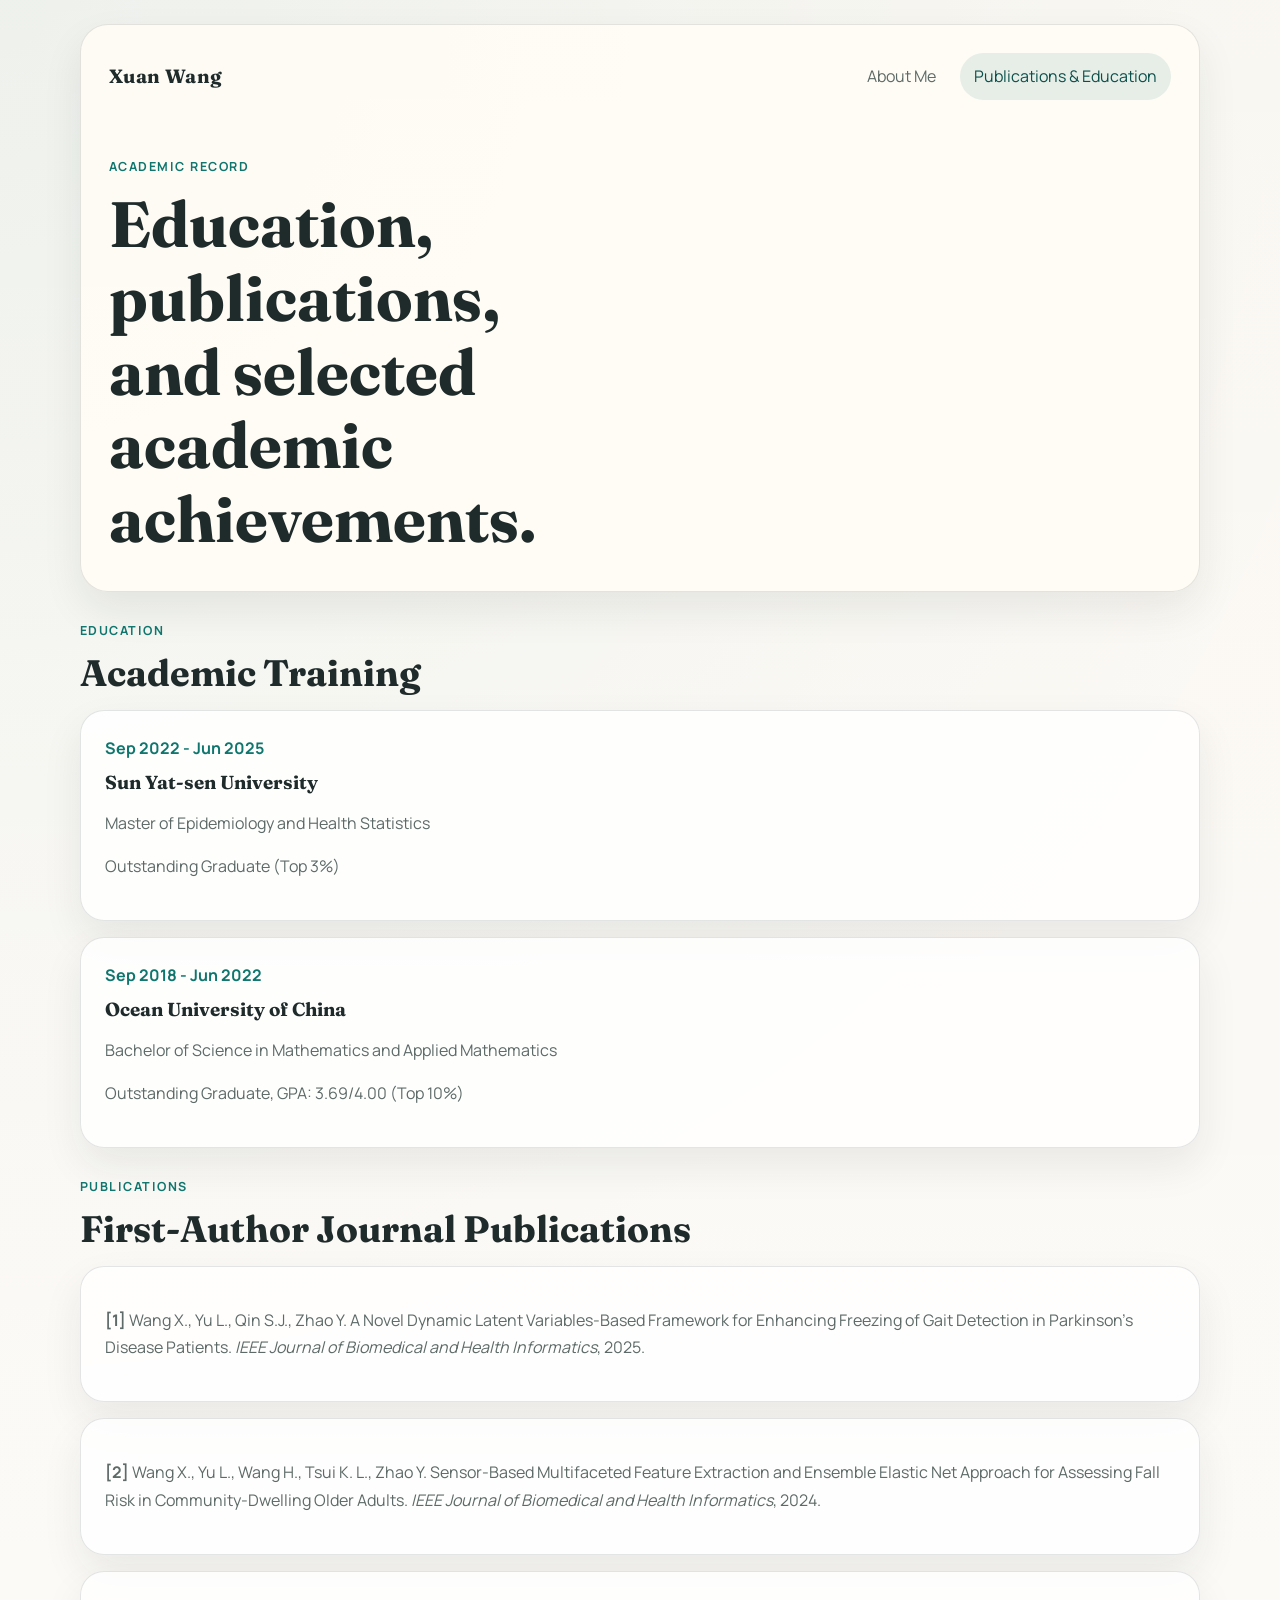
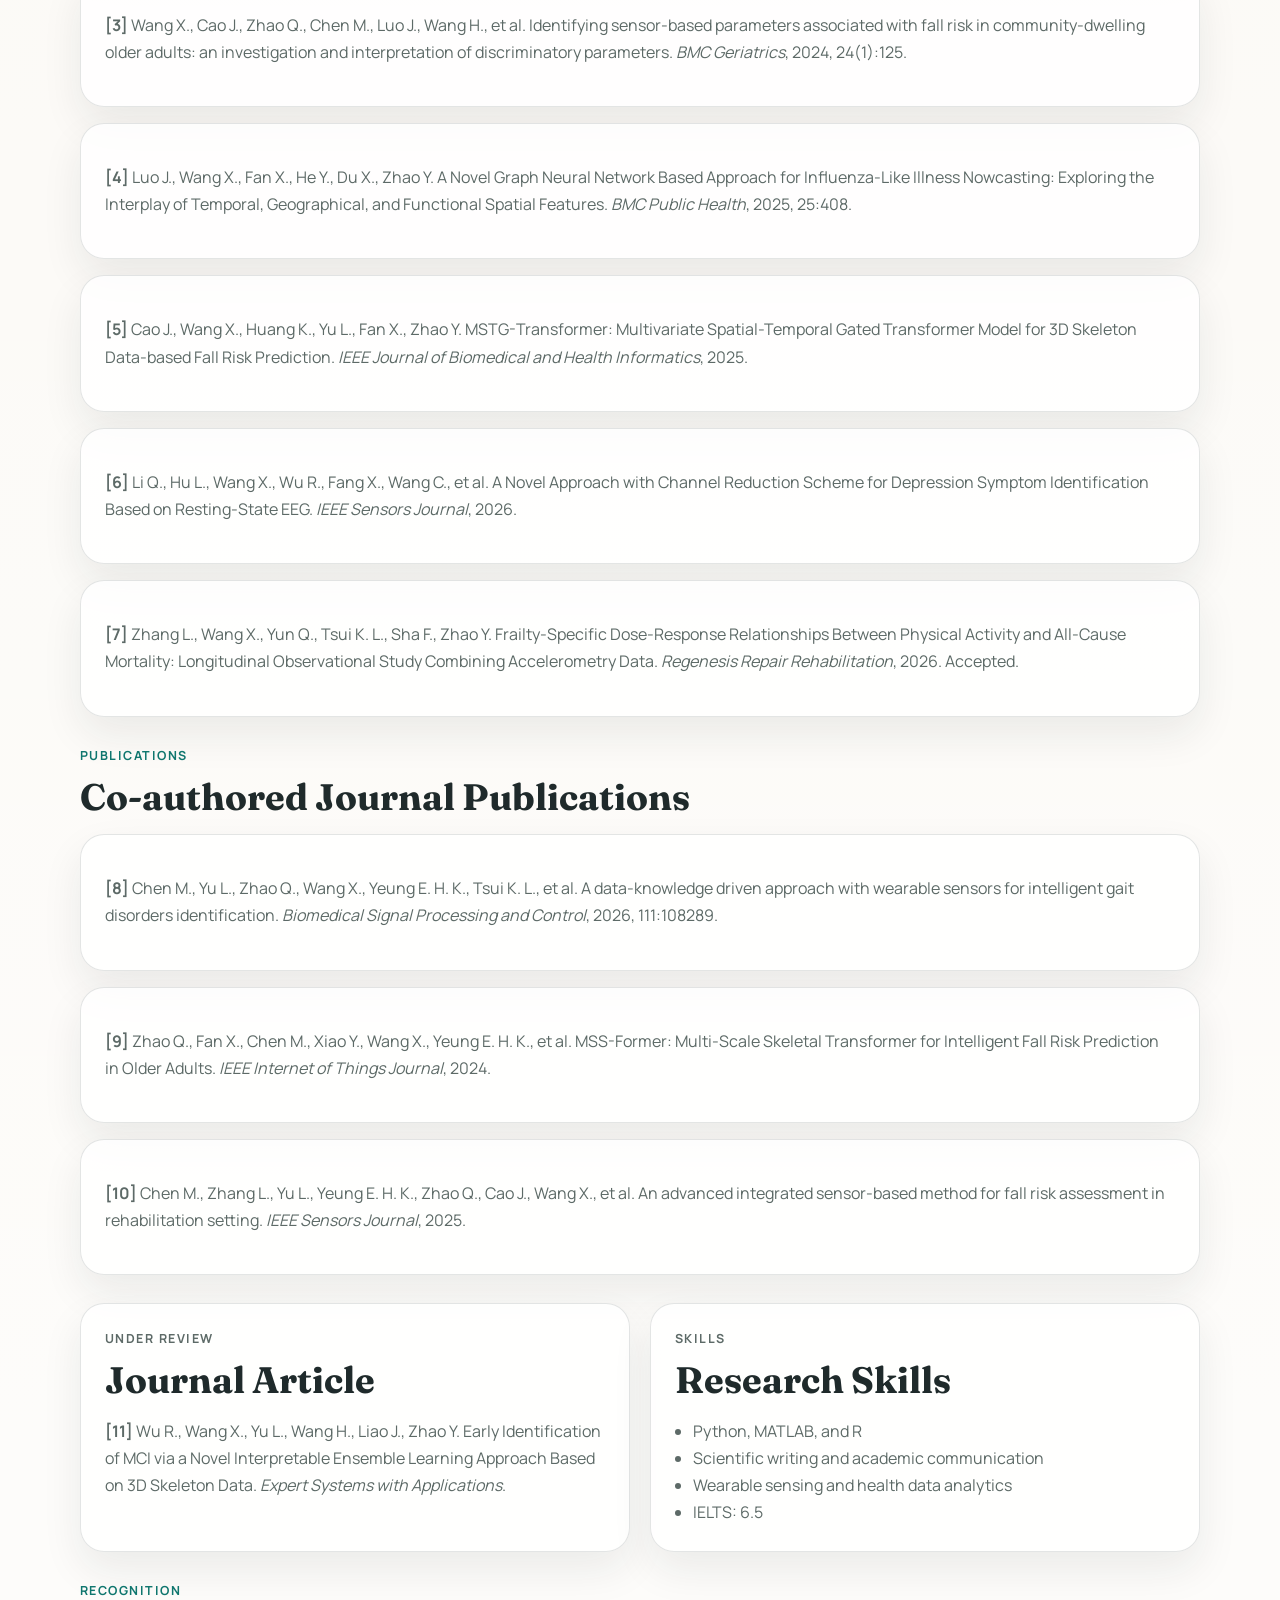
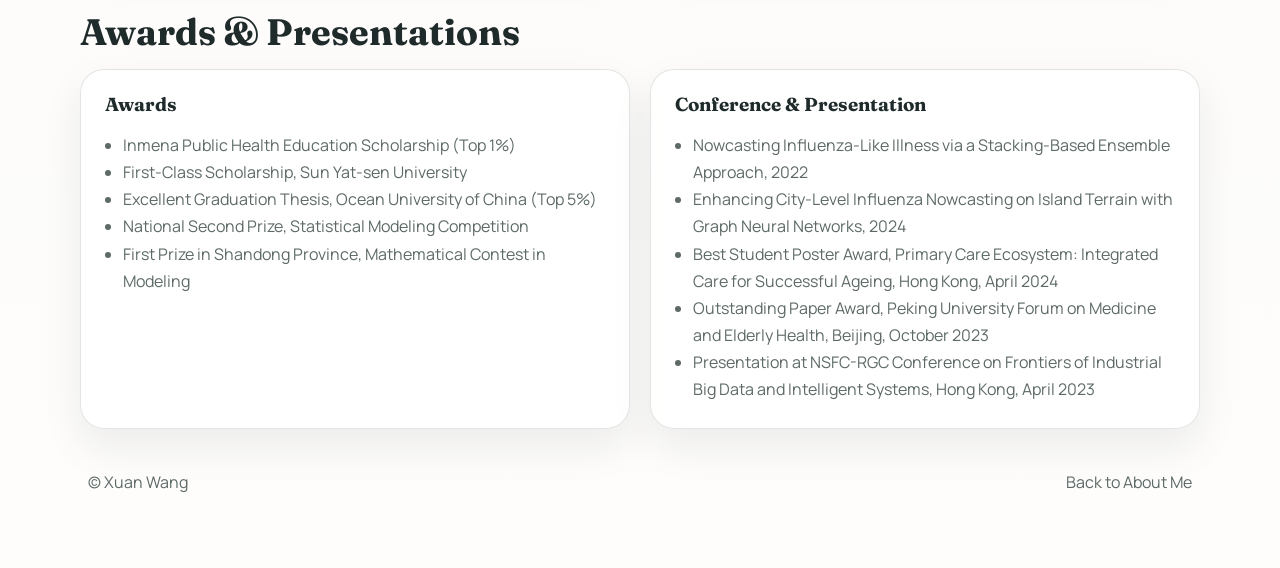
==== publications.html @ caee06df "Create personal homepage" ====
<!DOCTYPE html>
<html lang="en">
<head>
  <meta charset="UTF-8">
  <meta name="viewport" content="width=device-width, initial-scale=1.0">
  <title>Xuan Wang | Publications & Education</title>
  <link rel="preconnect" href="https://fonts.googleapis.com">
  <link rel="preconnect" href="https://fonts.gstatic.com" crossorigin>
  <link href="https://fonts.googleapis.com/css2?family=Fraunces:opsz,wght@9..144,600;9..144,700&family=Manrope:wght@400;500;600;700&display=swap" rel="stylesheet">
  <link rel="stylesheet" href="style.css">
</head>
<body>
  <div class="page-shell">
    <header class="subhero">
      <nav class="topnav">
        <a class="brand" href="index.html">Xuan Wang</a>
        <div class="nav-links">
          <a href="index.html">About Me</a>
          <a class="active" href="publications.html">Publications & Education</a>
        </div>
      </nav>
      <div class="subhero-copy">
        <p class="eyebrow">Academic Record</p>
        <h1>Education, publications, and selected academic achievements.</h1>
      </div>
    </header>

    <main>
      <section class="section">
        <div class="section-heading">
          <p class="eyebrow">Education</p>
          <h2>Academic Training</h2>
        </div>
        <div class="timeline">
          <article class="card timeline-item">
            <div class="timeline-meta">Sep 2022 - Jun 2025</div>
            <h3>Sun Yat-sen University</h3>
            <p>Master of Epidemiology and Health Statistics</p>
            <p>Outstanding Graduate (Top 3%)</p>
          </article>
          <article class="card timeline-item">
            <div class="timeline-meta">Sep 2018 - Jun 2022</div>
            <h3>Ocean University of China</h3>
            <p>Bachelor of Science in Mathematics and Applied Mathematics</p>
            <p>Outstanding Graduate, GPA: 3.69/4.00 (Top 10%)</p>
          </article>
        </div>
      </section>

      <section class="section">
        <div class="section-heading">
          <p class="eyebrow">Publications</p>
          <h2>First-Author Journal Publications</h2>
        </div>
        <div class="stack">
          <article class="card pub-card">
            <p><strong>[1]</strong> Wang X., Yu L., Qin S.J., Zhao Y. A Novel Dynamic Latent Variables-Based Framework for Enhancing Freezing of Gait Detection in Parkinson's Disease Patients. <em>IEEE Journal of Biomedical and Health Informatics</em>, 2025.</p>
          </article>
          <article class="card pub-card">
            <p><strong>[2]</strong> Wang X., Yu L., Wang H., Tsui K. L., Zhao Y. Sensor-Based Multifaceted Feature Extraction and Ensemble Elastic Net Approach for Assessing Fall Risk in Community-Dwelling Older Adults. <em>IEEE Journal of Biomedical and Health Informatics</em>, 2024.</p>
          </article>
          <article class="card pub-card">
            <p><strong>[3]</strong> Wang X., Cao J., Zhao Q., Chen M., Luo J., Wang H., et al. Identifying sensor-based parameters associated with fall risk in community-dwelling older adults: an investigation and interpretation of discriminatory parameters. <em>BMC Geriatrics</em>, 2024, 24(1):125.</p>
          </article>
          <article class="card pub-card">
            <p><strong>[4]</strong> Luo J., Wang X., Fan X., He Y., Du X., Zhao Y. A Novel Graph Neural Network Based Approach for Influenza-Like Illness Nowcasting: Exploring the Interplay of Temporal, Geographical, and Functional Spatial Features. <em>BMC Public Health</em>, 2025, 25:408.</p>
          </article>
          <article class="card pub-card">
            <p><strong>[5]</strong> Cao J., Wang X., Huang K., Yu L., Fan X., Zhao Y. MSTG-Transformer: Multivariate Spatial-Temporal Gated Transformer Model for 3D Skeleton Data-based Fall Risk Prediction. <em>IEEE Journal of Biomedical and Health Informatics</em>, 2025.</p>
          </article>
          <article class="card pub-card">
            <p><strong>[6]</strong> Li Q., Hu L., Wang X., Wu R., Fang X., Wang C., et al. A Novel Approach with Channel Reduction Scheme for Depression Symptom Identification Based on Resting-State EEG. <em>IEEE Sensors Journal</em>, 2026.</p>
          </article>
          <article class="card pub-card">
            <p><strong>[7]</strong> Zhang L., Wang X., Yun Q., Tsui K. L., Sha F., Zhao Y. Frailty-Specific Dose-Response Relationships Between Physical Activity and All-Cause Mortality: Longitudinal Observational Study Combining Accelerometry Data. <em>Regenesis Repair Rehabilitation</em>, 2026. Accepted.</p>
          </article>
        </div>
      </section>

      <section class="section">
        <div class="section-heading">
          <p class="eyebrow">Publications</p>
          <h2>Co-authored Journal Publications</h2>
        </div>
        <div class="stack">
          <article class="card pub-card">
            <p><strong>[8]</strong> Chen M., Yu L., Zhao Q., Wang X., Yeung E. H. K., Tsui K. L., et al. A data-knowledge driven approach with wearable sensors for intelligent gait disorders identification. <em>Biomedical Signal Processing and Control</em>, 2026, 111:108289.</p>
          </article>
          <article class="card pub-card">
            <p><strong>[9]</strong> Zhao Q., Fan X., Chen M., Xiao Y., Wang X., Yeung E. H. K., et al. MSS-Former: Multi-Scale Skeletal Transformer for Intelligent Fall Risk Prediction in Older Adults. <em>IEEE Internet of Things Journal</em>, 2024.</p>
          </article>
          <article class="card pub-card">
            <p><strong>[10]</strong> Chen M., Zhang L., Yu L., Yeung E. H. K., Zhao Q., Cao J., Wang X., et al. An advanced integrated sensor-based method for fall risk assessment in rehabilitation setting. <em>IEEE Sensors Journal</em>, 2025.</p>
          </article>
        </div>
      </section>

      <section class="section two-column">
        <div class="card">
          <div class="section-heading compact">
            <p class="eyebrow">Under Review</p>
            <h2>Journal Article</h2>
          </div>
          <p><strong>[11]</strong> Wu R., Wang X., Yu L., Wang H., Liao J., Zhao Y. Early Identification of MCI via a Novel Interpretable Ensemble Learning Approach Based on 3D Skeleton Data. <em>Expert Systems with Applications</em>.</p>
        </div>

        <div class="card">
          <div class="section-heading compact">
            <p class="eyebrow">Skills</p>
            <h2>Research Skills</h2>
          </div>
          <ul class="plain-list">
            <li>Python, MATLAB, and R</li>
            <li>Scientific writing and academic communication</li>
            <li>Wearable sensing and health data analytics</li>
            <li>IELTS: 6.5</li>
          </ul>
        </div>
      </section>

      <section class="section">
        <div class="section-heading">
          <p class="eyebrow">Recognition</p>
          <h2>Awards & Presentations</h2>
        </div>
        <div class="two-column">
          <div class="card">
            <h3>Awards</h3>
            <ul class="plain-list">
              <li>Inmena Public Health Education Scholarship (Top 1%)</li>
              <li>First-Class Scholarship, Sun Yat-sen University</li>
              <li>Excellent Graduation Thesis, Ocean University of China (Top 5%)</li>
              <li>National Second Prize, Statistical Modeling Competition</li>
              <li>First Prize in Shandong Province, Mathematical Contest in Modeling</li>
            </ul>
          </div>
          <div class="card">
            <h3>Conference & Presentation</h3>
            <ul class="plain-list">
              <li>Nowcasting Influenza-Like Illness via a Stacking-Based Ensemble Approach, 2022</li>
              <li>Enhancing City-Level Influenza Nowcasting on Island Terrain with Graph Neural Networks, 2024</li>
              <li>Best Student Poster Award, Primary Care Ecosystem: Integrated Care for Successful Ageing, Hong Kong, April 2024</li>
              <li>Outstanding Paper Award, Peking University Forum on Medicine and Elderly Health, Beijing, October 2023</li>
              <li>Presentation at NSFC-RGC Conference on Frontiers of Industrial Big Data and Intelligent Systems, Hong Kong, April 2023</li>
            </ul>
          </div>
        </div>
      </section>
    </main>

    <footer class="site-footer">
      <p>© Xuan Wang</p>
      <p><a href="index.html">Back to About Me</a></p>
    </footer>
  </div>
</body>
</html>
---- style.css ----
:root {
  --bg: #f5efe4;
  --paper: rgba(255, 252, 246, 0.92);
  --ink: #1f2a2b;
  --muted: #5d6a67;
  --line: rgba(31, 42, 43, 0.12);
  --accent: #0f766e;
  --accent-deep: #0b4f4b;
  --glow: radial-gradient(circle at top left, rgba(15, 118, 110, 0.12), transparent 35%);
  --shadow: 0 18px 40px rgba(31, 42, 43, 0.08);
}

* {
  box-sizing: border-box;
}

html {
  scroll-behavior: smooth;
}

body {
  margin: 0;
  color: var(--ink);
  background:
    linear-gradient(180deg, rgba(255, 255, 255, 0.55), rgba(255, 255, 255, 0.88)),
    var(--glow),
    var(--bg);
  font-family: "Manrope", sans-serif;
  line-height: 1.7;
}

a {
  color: inherit;
  text-decoration: none;
}

.page-shell {
  width: min(1120px, calc(100% - 32px));
  margin: 0 auto;
  padding: 24px 0 48px;
}

.hero,
.subhero {
  background: var(--paper);
  border: 1px solid var(--line);
  border-radius: 28px;
  box-shadow: var(--shadow);
  overflow: hidden;
}

.hero {
  padding: 28px;
}

.subhero {
  padding: 28px 28px 18px;
}

.topnav {
  display: flex;
  align-items: center;
  justify-content: space-between;
  gap: 16px;
}

.brand {
  font-family: "Fraunces", serif;
  font-size: 1.2rem;
  font-weight: 700;
  letter-spacing: 0.02em;
}

.nav-links {
  display: flex;
  flex-wrap: wrap;
  gap: 10px;
}

.nav-links a {
  padding: 10px 14px;
  border-radius: 999px;
  color: var(--muted);
}

.nav-links a.active,
.nav-links a:hover {
  background: rgba(15, 118, 110, 0.1);
  color: var(--accent-deep);
}

.hero-grid {
  display: grid;
  grid-template-columns: 1.5fr 0.9fr;
  gap: 28px;
  margin-top: 48px;
  align-items: center;
}

.subhero-copy {
  padding: 56px 0 18px;
}

.eyebrow {
  margin: 0 0 10px;
  color: var(--accent);
  text-transform: uppercase;
  letter-spacing: 0.12em;
  font-size: 0.78rem;
  font-weight: 700;
}

h1,
h2,
h3 {
  margin: 0;
  font-family: "Fraunces", serif;
  line-height: 1.15;
}

h1 {
  font-size: clamp(2.4rem, 5vw, 4.7rem);
  max-width: 11ch;
}

h2 {
  font-size: clamp(1.6rem, 3vw, 2.3rem);
}

h3 {
  font-size: 1.18rem;
}

.lead {
  max-width: 62ch;
  margin: 22px 0 0;
  color: var(--muted);
  font-size: 1.08rem;
}

.button-row {
  display: flex;
  flex-wrap: wrap;
  gap: 14px;
  margin-top: 28px;
}

.button {
  padding: 13px 18px;
  border-radius: 999px;
  font-weight: 700;
  transition: transform 180ms ease, background 180ms ease;
}

.button:hover {
  transform: translateY(-1px);
}

.button.primary {
  background: var(--accent);
  color: white;
}

.button.secondary {
  border: 1px solid var(--line);
  background: white;
}

.profile-card,
.card {
  background: rgba(255, 255, 255, 0.82);
  border: 1px solid var(--line);
  border-radius: 24px;
  box-shadow: var(--shadow);
}

.profile-card {
  padding: 28px;
}

.profile-mark {
  width: 72px;
  height: 72px;
  display: grid;
  place-items: center;
  border-radius: 20px;
  background: linear-gradient(135deg, #0f766e, #74b49b);
  color: white;
  font-family: "Fraunces", serif;
  font-size: 1.5rem;
  margin-bottom: 18px;
}

.meta-list,
.plain-list,
.tag-list {
  margin: 16px 0 0;
  padding-left: 18px;
}

.section {
  margin-top: 28px;
}

.section-heading {
  margin-bottom: 16px;
}

.section-heading.compact {
  margin-bottom: 8px;
}

.card {
  padding: 24px;
}

.two-column,
.project-grid {
  display: grid;
  grid-template-columns: repeat(2, minmax(0, 1fr));
  gap: 20px;
}

.timeline,
.stack {
  display: grid;
  gap: 16px;
}

.timeline-meta {
  color: var(--accent);
  font-weight: 700;
  margin-bottom: 10px;
}

.tag-list {
  display: flex;
  flex-wrap: wrap;
  gap: 10px;
  list-style: none;
  padding: 0;
}

.tag-list li {
  padding: 10px 14px;
  background: rgba(15, 118, 110, 0.1);
  color: var(--accent-deep);
  border-radius: 999px;
  font-weight: 600;
}

.pub-card p,
.project-card p,
.card p,
.plain-list li,
.meta-list li {
  color: var(--muted);
}

.site-footer {
  display: flex;
  justify-content: space-between;
  gap: 16px;
  padding: 24px 8px 8px;
  color: var(--muted);
}

@media (max-width: 820px) {
  .hero-grid,
  .two-column,
  .project-grid {
    grid-template-columns: 1fr;
  }

  .topnav,
  .site-footer {
    flex-direction: column;
    align-items: flex-start;
  }

  h1 {
    max-width: 14ch;
  }
}
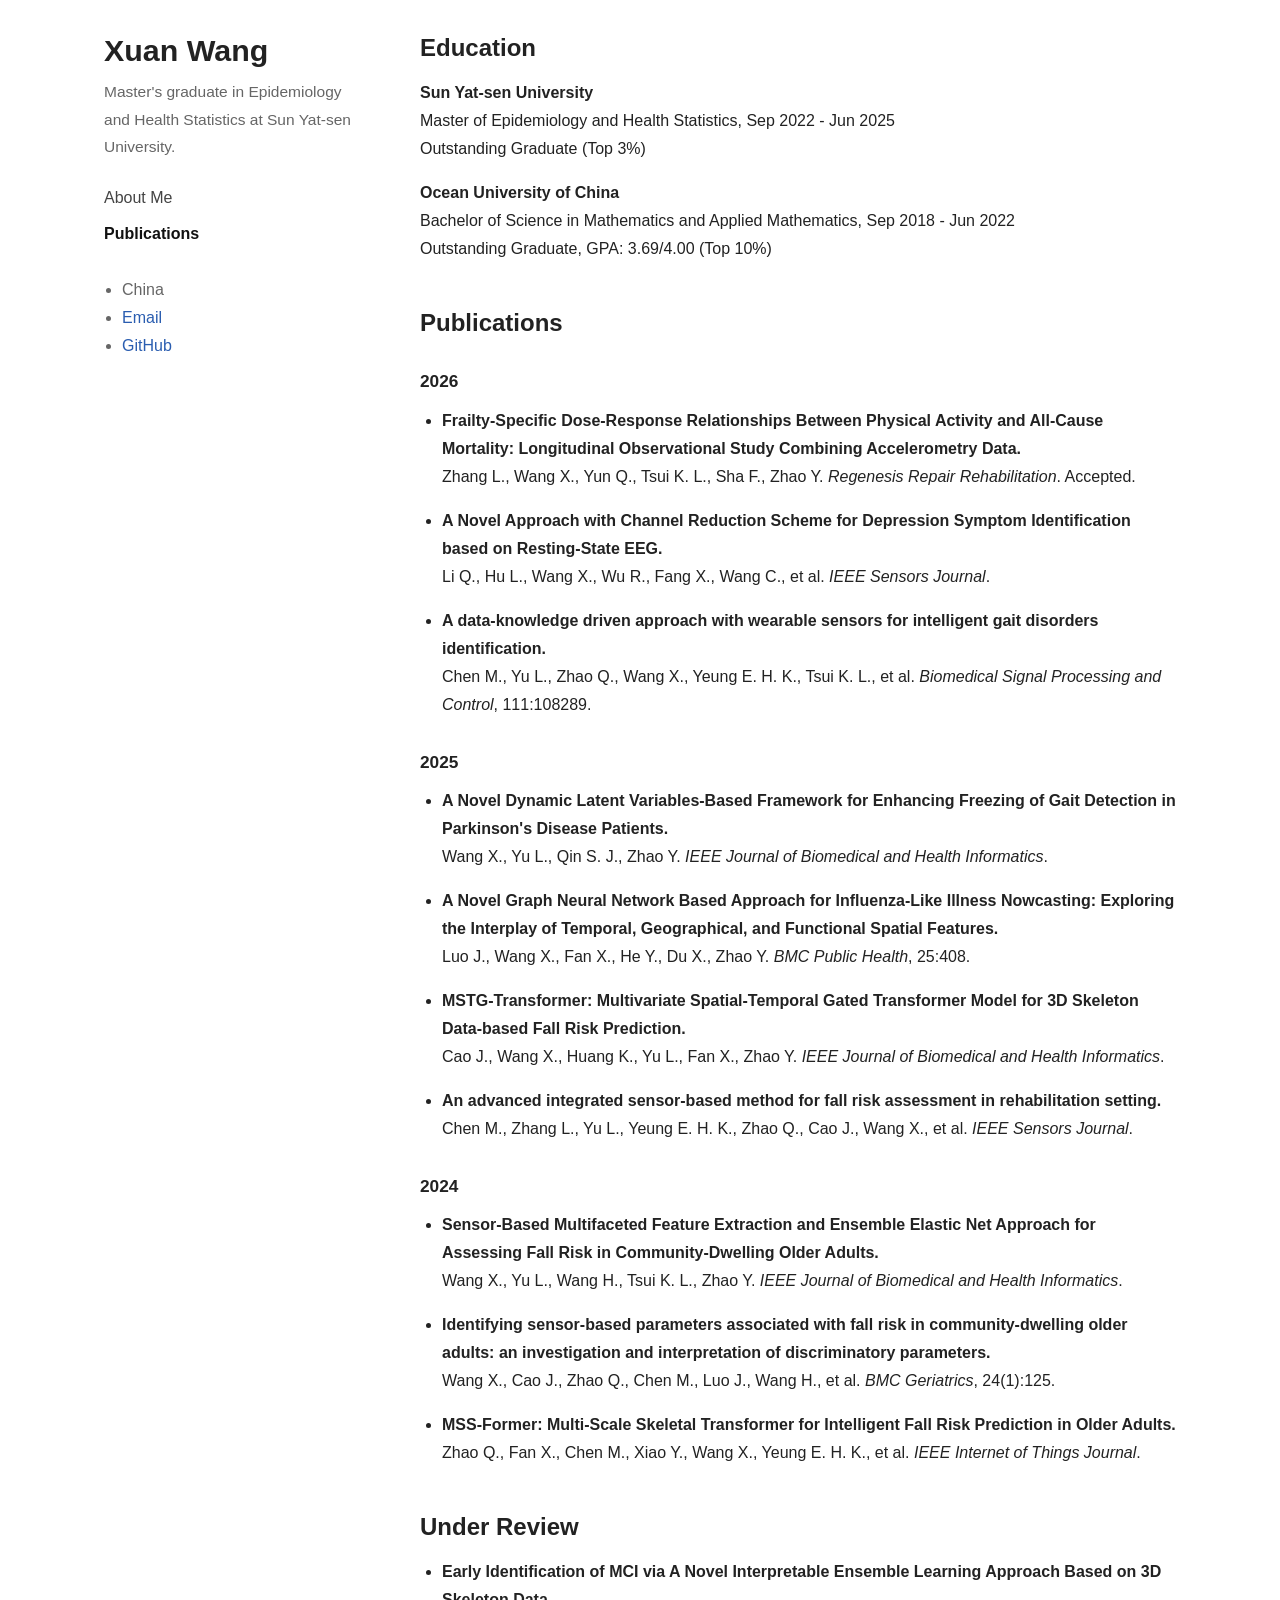
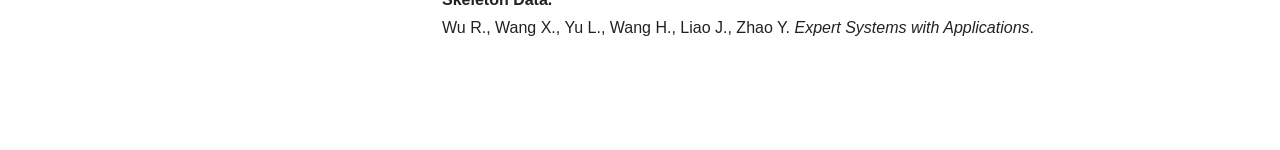
==== commit 3b69809b: "Simplify homepage layout" ====
--- a/publications.html
+++ b/publications.html
@@ -3,155 +3,110 @@
 <head>
   <meta charset="UTF-8">
   <meta name="viewport" content="width=device-width, initial-scale=1.0">
-  <title>Xuan Wang | Publications & Education</title>
-  <link rel="preconnect" href="https://fonts.googleapis.com">
-  <link rel="preconnect" href="https://fonts.gstatic.com" crossorigin>
-  <link href="https://fonts.googleapis.com/css2?family=Fraunces:opsz,wght@9..144,600;9..144,700&family=Manrope:wght@400;500;600;700&display=swap" rel="stylesheet">
+  <title>Xuan Wang | Publications</title>
   <link rel="stylesheet" href="style.css">
 </head>
 <body>
-  <div class="page-shell">
-    <header class="subhero">
-      <nav class="topnav">
-        <a class="brand" href="index.html">Xuan Wang</a>
-        <div class="nav-links">
+  <div class="site">
+    <aside class="sidebar">
+      <div class="sidebar-inner">
+        <h1 class="site-name">Xuan Wang</h1>
+        <p class="site-role">Master's graduate in Epidemiology and Health Statistics at Sun Yat-sen University.</p>
+
+        <nav class="sidebar-nav">
           <a href="index.html">About Me</a>
-          <a class="active" href="publications.html">Publications & Education</a>
-        </div>
-      </nav>
-      <div class="subhero-copy">
-        <p class="eyebrow">Academic Record</p>
-        <h1>Education, publications, and selected academic achievements.</h1>
+          <a class="active" href="publications.html">Publications</a>
+        </nav>
+
+        <ul class="sidebar-meta">
+          <li>China</li>
+          <li><a href="mailto:wangxuanwns@163.com">Email</a></li>
+          <li><a href="https://github.com/wangxuanwns">GitHub</a></li>
+        </ul>
       </div>
-    </header>
+    </aside>
 
-    <main>
-      <section class="section">
-        <div class="section-heading">
-          <p class="eyebrow">Education</p>
-          <h2>Academic Training</h2>
-        </div>
-        <div class="timeline">
-          <article class="card timeline-item">
-            <div class="timeline-meta">Sep 2022 - Jun 2025</div>
-            <h3>Sun Yat-sen University</h3>
-            <p>Master of Epidemiology and Health Statistics</p>
-            <p>Outstanding Graduate (Top 3%)</p>
-          </article>
-          <article class="card timeline-item">
-            <div class="timeline-meta">Sep 2018 - Jun 2022</div>
-            <h3>Ocean University of China</h3>
-            <p>Bachelor of Science in Mathematics and Applied Mathematics</p>
-            <p>Outstanding Graduate, GPA: 3.69/4.00 (Top 10%)</p>
-          </article>
-        </div>
+    <main class="content">
+      <section class="content-section">
+        <h2>Education</h2>
+        <p>
+          <strong>Sun Yat-sen University</strong><br>
+          Master of Epidemiology and Health Statistics, Sep 2022 - Jun 2025<br>
+          Outstanding Graduate (Top 3%)
+        </p>
+        <p>
+          <strong>Ocean University of China</strong><br>
+          Bachelor of Science in Mathematics and Applied Mathematics, Sep 2018 - Jun 2022<br>
+          Outstanding Graduate, GPA: 3.69/4.00 (Top 10%)
+        </p>
       </section>
 
-      <section class="section">
-        <div class="section-heading">
-          <p class="eyebrow">Publications</p>
-          <h2>First-Author Journal Publications</h2>
-        </div>
-        <div class="stack">
-          <article class="card pub-card">
-            <p><strong>[1]</strong> Wang X., Yu L., Qin S.J., Zhao Y. A Novel Dynamic Latent Variables-Based Framework for Enhancing Freezing of Gait Detection in Parkinson's Disease Patients. <em>IEEE Journal of Biomedical and Health Informatics</em>, 2025.</p>
-          </article>
-          <article class="card pub-card">
-            <p><strong>[2]</strong> Wang X., Yu L., Wang H., Tsui K. L., Zhao Y. Sensor-Based Multifaceted Feature Extraction and Ensemble Elastic Net Approach for Assessing Fall Risk in Community-Dwelling Older Adults. <em>IEEE Journal of Biomedical and Health Informatics</em>, 2024.</p>
-          </article>
-          <article class="card pub-card">
-            <p><strong>[3]</strong> Wang X., Cao J., Zhao Q., Chen M., Luo J., Wang H., et al. Identifying sensor-based parameters associated with fall risk in community-dwelling older adults: an investigation and interpretation of discriminatory parameters. <em>BMC Geriatrics</em>, 2024, 24(1):125.</p>
-          </article>
-          <article class="card pub-card">
-            <p><strong>[4]</strong> Luo J., Wang X., Fan X., He Y., Du X., Zhao Y. A Novel Graph Neural Network Based Approach for Influenza-Like Illness Nowcasting: Exploring the Interplay of Temporal, Geographical, and Functional Spatial Features. <em>BMC Public Health</em>, 2025, 25:408.</p>
-          </article>
-          <article class="card pub-card">
-            <p><strong>[5]</strong> Cao J., Wang X., Huang K., Yu L., Fan X., Zhao Y. MSTG-Transformer: Multivariate Spatial-Temporal Gated Transformer Model for 3D Skeleton Data-based Fall Risk Prediction. <em>IEEE Journal of Biomedical and Health Informatics</em>, 2025.</p>
-          </article>
-          <article class="card pub-card">
-            <p><strong>[6]</strong> Li Q., Hu L., Wang X., Wu R., Fang X., Wang C., et al. A Novel Approach with Channel Reduction Scheme for Depression Symptom Identification Based on Resting-State EEG. <em>IEEE Sensors Journal</em>, 2026.</p>
-          </article>
-          <article class="card pub-card">
-            <p><strong>[7]</strong> Zhang L., Wang X., Yun Q., Tsui K. L., Sha F., Zhao Y. Frailty-Specific Dose-Response Relationships Between Physical Activity and All-Cause Mortality: Longitudinal Observational Study Combining Accelerometry Data. <em>Regenesis Repair Rehabilitation</em>, 2026. Accepted.</p>
-          </article>
-        </div>
+      <section class="content-section">
+        <h2>Publications</h2>
+
+        <h3>2026</h3>
+        <ul class="publication-list">
+          <li>
+            <strong>Frailty-Specific Dose-Response Relationships Between Physical Activity and All-Cause Mortality: Longitudinal Observational Study Combining Accelerometry Data.</strong><br>
+            Zhang L., Wang X., Yun Q., Tsui K. L., Sha F., Zhao Y. <em>Regenesis Repair Rehabilitation</em>. Accepted.
+          </li>
+          <li>
+            <strong>A Novel Approach with Channel Reduction Scheme for Depression Symptom Identification based on Resting-State EEG.</strong><br>
+            Li Q., Hu L., Wang X., Wu R., Fang X., Wang C., et al. <em>IEEE Sensors Journal</em>.
+          </li>
+          <li>
+            <strong>A data-knowledge driven approach with wearable sensors for intelligent gait disorders identification.</strong><br>
+            Chen M., Yu L., Zhao Q., Wang X., Yeung E. H. K., Tsui K. L., et al. <em>Biomedical Signal Processing and Control</em>, 111:108289.
+          </li>
+        </ul>
+
+        <h3>2025</h3>
+        <ul class="publication-list">
+          <li>
+            <strong>A Novel Dynamic Latent Variables-Based Framework for Enhancing Freezing of Gait Detection in Parkinson's Disease Patients.</strong><br>
+            Wang X., Yu L., Qin S. J., Zhao Y. <em>IEEE Journal of Biomedical and Health Informatics</em>.
+          </li>
+          <li>
+            <strong>A Novel Graph Neural Network Based Approach for Influenza-Like Illness Nowcasting: Exploring the Interplay of Temporal, Geographical, and Functional Spatial Features.</strong><br>
+            Luo J., Wang X., Fan X., He Y., Du X., Zhao Y. <em>BMC Public Health</em>, 25:408.
+          </li>
+          <li>
+            <strong>MSTG-Transformer: Multivariate Spatial-Temporal Gated Transformer Model for 3D Skeleton Data-based Fall Risk Prediction.</strong><br>
+            Cao J., Wang X., Huang K., Yu L., Fan X., Zhao Y. <em>IEEE Journal of Biomedical and Health Informatics</em>.
+          </li>
+          <li>
+            <strong>An advanced integrated sensor-based method for fall risk assessment in rehabilitation setting.</strong><br>
+            Chen M., Zhang L., Yu L., Yeung E. H. K., Zhao Q., Cao J., Wang X., et al. <em>IEEE Sensors Journal</em>.
+          </li>
+        </ul>
+
+        <h3>2024</h3>
+        <ul class="publication-list">
+          <li>
+            <strong>Sensor-Based Multifaceted Feature Extraction and Ensemble Elastic Net Approach for Assessing Fall Risk in Community-Dwelling Older Adults.</strong><br>
+            Wang X., Yu L., Wang H., Tsui K. L., Zhao Y. <em>IEEE Journal of Biomedical and Health Informatics</em>.
+          </li>
+          <li>
+            <strong>Identifying sensor-based parameters associated with fall risk in community-dwelling older adults: an investigation and interpretation of discriminatory parameters.</strong><br>
+            Wang X., Cao J., Zhao Q., Chen M., Luo J., Wang H., et al. <em>BMC Geriatrics</em>, 24(1):125.
+          </li>
+          <li>
+            <strong>MSS-Former: Multi-Scale Skeletal Transformer for Intelligent Fall Risk Prediction in Older Adults.</strong><br>
+            Zhao Q., Fan X., Chen M., Xiao Y., Wang X., Yeung E. H. K., et al. <em>IEEE Internet of Things Journal</em>.
+          </li>
+        </ul>
       </section>
 
-      <section class="section">
-        <div class="section-heading">
-          <p class="eyebrow">Publications</p>
-          <h2>Co-authored Journal Publications</h2>
-        </div>
-        <div class="stack">
-          <article class="card pub-card">
-            <p><strong>[8]</strong> Chen M., Yu L., Zhao Q., Wang X., Yeung E. H. K., Tsui K. L., et al. A data-knowledge driven approach with wearable sensors for intelligent gait disorders identification. <em>Biomedical Signal Processing and Control</em>, 2026, 111:108289.</p>
-          </article>
-          <article class="card pub-card">
-            <p><strong>[9]</strong> Zhao Q., Fan X., Chen M., Xiao Y., Wang X., Yeung E. H. K., et al. MSS-Former: Multi-Scale Skeletal Transformer for Intelligent Fall Risk Prediction in Older Adults. <em>IEEE Internet of Things Journal</em>, 2024.</p>
-          </article>
-          <article class="card pub-card">
-            <p><strong>[10]</strong> Chen M., Zhang L., Yu L., Yeung E. H. K., Zhao Q., Cao J., Wang X., et al. An advanced integrated sensor-based method for fall risk assessment in rehabilitation setting. <em>IEEE Sensors Journal</em>, 2025.</p>
-          </article>
-        </div>
-      </section>
-
-      <section class="section two-column">
-        <div class="card">
-          <div class="section-heading compact">
-            <p class="eyebrow">Under Review</p>
-            <h2>Journal Article</h2>
-          </div>
-          <p><strong>[11]</strong> Wu R., Wang X., Yu L., Wang H., Liao J., Zhao Y. Early Identification of MCI via a Novel Interpretable Ensemble Learning Approach Based on 3D Skeleton Data. <em>Expert Systems with Applications</em>.</p>
-        </div>
-
-        <div class="card">
-          <div class="section-heading compact">
-            <p class="eyebrow">Skills</p>
-            <h2>Research Skills</h2>
-          </div>
-          <ul class="plain-list">
-            <li>Python, MATLAB, and R</li>
-            <li>Scientific writing and academic communication</li>
-            <li>Wearable sensing and health data analytics</li>
-            <li>IELTS: 6.5</li>
-          </ul>
-        </div>
-      </section>
-
-      <section class="section">
-        <div class="section-heading">
-          <p class="eyebrow">Recognition</p>
-          <h2>Awards & Presentations</h2>
-        </div>
-        <div class="two-column">
-          <div class="card">
-            <h3>Awards</h3>
-            <ul class="plain-list">
-              <li>Inmena Public Health Education Scholarship (Top 1%)</li>
-              <li>First-Class Scholarship, Sun Yat-sen University</li>
-              <li>Excellent Graduation Thesis, Ocean University of China (Top 5%)</li>
-              <li>National Second Prize, Statistical Modeling Competition</li>
-              <li>First Prize in Shandong Province, Mathematical Contest in Modeling</li>
-            </ul>
-          </div>
-          <div class="card">
-            <h3>Conference & Presentation</h3>
-            <ul class="plain-list">
-              <li>Nowcasting Influenza-Like Illness via a Stacking-Based Ensemble Approach, 2022</li>
-              <li>Enhancing City-Level Influenza Nowcasting on Island Terrain with Graph Neural Networks, 2024</li>
-              <li>Best Student Poster Award, Primary Care Ecosystem: Integrated Care for Successful Ageing, Hong Kong, April 2024</li>
-              <li>Outstanding Paper Award, Peking University Forum on Medicine and Elderly Health, Beijing, October 2023</li>
-              <li>Presentation at NSFC-RGC Conference on Frontiers of Industrial Big Data and Intelligent Systems, Hong Kong, April 2023</li>
-            </ul>
-          </div>
-        </div>
+      <section class="content-section">
+        <h2>Under Review</h2>
+        <ul class="publication-list">
+          <li>
+            <strong>Early Identification of MCI via A Novel Interpretable Ensemble Learning Approach Based on 3D Skeleton Data.</strong><br>
+            Wu R., Wang X., Yu L., Wang H., Liao J., Zhao Y. <em>Expert Systems with Applications</em>.
+          </li>
+        </ul>
       </section>
     </main>
-
-    <footer class="site-footer">
-      <p>© Xuan Wang</p>
-      <p><a href="index.html">Back to About Me</a></p>
-    </footer>
   </div>
 </body>
 </html>
--- a/style.css
+++ b/style.css
@@ -1,284 +1,124 @@
-:root {
-  --bg: #f5efe4;
-  --paper: rgba(255, 252, 246, 0.92);
-  --ink: #1f2a2b;
-  --muted: #5d6a67;
-  --line: rgba(31, 42, 43, 0.12);
-  --accent: #0f766e;
-  --accent-deep: #0b4f4b;
-  --glow: radial-gradient(circle at top left, rgba(15, 118, 110, 0.12), transparent 35%);
-  --shadow: 0 18px 40px rgba(31, 42, 43, 0.08);
-}
-
 * {
   box-sizing: border-box;
 }
 
-html {
-  scroll-behavior: smooth;
-}
-
 body {
   margin: 0;
-  color: var(--ink);
-  background:
-    linear-gradient(180deg, rgba(255, 255, 255, 0.55), rgba(255, 255, 255, 0.88)),
-    var(--glow),
-    var(--bg);
-  font-family: "Manrope", sans-serif;
-  line-height: 1.7;
+  background: #ffffff;
+  color: #222222;
+  font-family: -apple-system, BlinkMacSystemFont, "Segoe UI", sans-serif;
+  font-size: 16px;
+  line-height: 1.75;
 }
 
 a {
-  color: inherit;
+  color: #2a5db0;
   text-decoration: none;
 }
 
-.page-shell {
-  width: min(1120px, calc(100% - 32px));
-  margin: 0 auto;
-  padding: 24px 0 48px;
+a:hover {
+  text-decoration: underline;
 }
 
-.hero,
-.subhero {
-  background: var(--paper);
-  border: 1px solid var(--line);
-  border-radius: 28px;
-  box-shadow: var(--shadow);
-  overflow: hidden;
+.site {
+  max-width: 1120px;
+  margin: 0 auto;
+  padding: 32px 24px 64px;
+  display: grid;
+  grid-template-columns: 260px minmax(0, 1fr);
+  gap: 56px;
 }
 
-.hero {
-  padding: 28px;
+.sidebar {
+  position: relative;
 }
 
-.subhero {
-  padding: 28px 28px 18px;
+.sidebar-inner {
+  position: sticky;
+  top: 32px;
 }
 
-.topnav {
-  display: flex;
-  align-items: center;
-  justify-content: space-between;
-  gap: 16px;
+.site-name {
+  margin: 0 0 10px;
+  font-size: 1.9rem;
+  font-weight: 700;
+  line-height: 1.2;
 }
 
-.brand {
-  font-family: "Fraunces", serif;
-  font-size: 1.2rem;
-  font-weight: 700;
-  letter-spacing: 0.02em;
+.site-role {
+  margin: 0 0 24px;
+  color: #666666;
+  font-size: 0.97rem;
 }
 
-.nav-links {
+.sidebar-nav {
   display: flex;
-  flex-wrap: wrap;
-  gap: 10px;
+  flex-direction: column;
+  gap: 8px;
+  margin-bottom: 28px;
 }
 
-.nav-links a {
-  padding: 10px 14px;
-  border-radius: 999px;
-  color: var(--muted);
+.sidebar-nav a {
+  color: #444444;
 }
 
-.nav-links a.active,
-.nav-links a:hover {
-  background: rgba(15, 118, 110, 0.1);
-  color: var(--accent-deep);
+.sidebar-nav a.active {
+  color: #111111;
+  font-weight: 600;
 }
 
-.hero-grid {
-  display: grid;
-  grid-template-columns: 1.5fr 0.9fr;
-  gap: 28px;
-  margin-top: 48px;
-  align-items: center;
+.sidebar-meta {
+  margin: 0;
+  padding-left: 18px;
+  color: #666666;
 }
 
-.subhero-copy {
-  padding: 56px 0 18px;
+.content {
+  min-width: 0;
 }
 
-.eyebrow {
-  margin: 0 0 10px;
-  color: var(--accent);
-  text-transform: uppercase;
-  letter-spacing: 0.12em;
-  font-size: 0.78rem;
+.content-section {
+  margin-bottom: 44px;
+}
+
+.content-section h2 {
+  margin: 0 0 16px;
+  font-size: 1.5rem;
+  font-weight: 700;
+  line-height: 1.3;
+}
+
+.content-section h3 {
+  margin: 28px 0 10px;
+  font-size: 1.08rem;
   font-weight: 700;
 }
 
-h1,
-h2,
-h3 {
-  margin: 0;
-  font-family: "Fraunces", serif;
-  line-height: 1.15;
+.content-section p {
+  margin: 0 0 16px;
 }
 
-h1 {
-  font-size: clamp(2.4rem, 5vw, 4.7rem);
-  max-width: 11ch;
+.content-section ul {
+  margin: 0;
+  padding-left: 22px;
 }
 
-h2 {
-  font-size: clamp(1.6rem, 3vw, 2.3rem);
+.content-section li {
+  margin-bottom: 10px;
 }
 
-h3 {
-  font-size: 1.18rem;
-}
-
-.lead {
-  max-width: 62ch;
-  margin: 22px 0 0;
-  color: var(--muted);
-  font-size: 1.08rem;
-}
-
-.button-row {
-  display: flex;
-  flex-wrap: wrap;
-  gap: 14px;
-  margin-top: 28px;
-}
-
-.button {
-  padding: 13px 18px;
-  border-radius: 999px;
-  font-weight: 700;
-  transition: transform 180ms ease, background 180ms ease;
-}
-
-.button:hover {
-  transform: translateY(-1px);
-}
-
-.button.primary {
-  background: var(--accent);
-  color: white;
-}
-
-.button.secondary {
-  border: 1px solid var(--line);
-  background: white;
-}
-
-.profile-card,
-.card {
-  background: rgba(255, 255, 255, 0.82);
-  border: 1px solid var(--line);
-  border-radius: 24px;
-  box-shadow: var(--shadow);
-}
-
-.profile-card {
-  padding: 28px;
-}
-
-.profile-mark {
-  width: 72px;
-  height: 72px;
-  display: grid;
-  place-items: center;
-  border-radius: 20px;
-  background: linear-gradient(135deg, #0f766e, #74b49b);
-  color: white;
-  font-family: "Fraunces", serif;
-  font-size: 1.5rem;
-  margin-bottom: 18px;
-}
-
-.meta-list,
-.plain-list,
-.tag-list {
-  margin: 16px 0 0;
-  padding-left: 18px;
-}
-
-.section {
-  margin-top: 28px;
-}
-
-.section-heading {
+.publication-list li {
   margin-bottom: 16px;
 }
 
-.section-heading.compact {
-  margin-bottom: 8px;
-}
-
-.card {
-  padding: 24px;
-}
-
-.two-column,
-.project-grid {
-  display: grid;
-  grid-template-columns: repeat(2, minmax(0, 1fr));
-  gap: 20px;
-}
-
-.timeline,
-.stack {
-  display: grid;
-  gap: 16px;
-}
-
-.timeline-meta {
-  color: var(--accent);
-  font-weight: 700;
-  margin-bottom: 10px;
-}
-
-.tag-list {
-  display: flex;
-  flex-wrap: wrap;
-  gap: 10px;
-  list-style: none;
-  padding: 0;
-}
-
-.tag-list li {
-  padding: 10px 14px;
-  background: rgba(15, 118, 110, 0.1);
-  color: var(--accent-deep);
-  border-radius: 999px;
-  font-weight: 600;
-}
-
-.pub-card p,
-.project-card p,
-.card p,
-.plain-list li,
-.meta-list li {
-  color: var(--muted);
-}
-
-.site-footer {
-  display: flex;
-  justify-content: space-between;
-  gap: 16px;
-  padding: 24px 8px 8px;
-  color: var(--muted);
-}
-
-@media (max-width: 820px) {
-  .hero-grid,
-  .two-column,
-  .project-grid {
+@media (max-width: 860px) {
+  .site {
     grid-template-columns: 1fr;
+    gap: 28px;
+    padding: 24px 20px 48px;
   }
 
-  .topnav,
-  .site-footer {
-    flex-direction: column;
-    align-items: flex-start;
-  }
-
-  h1 {
-    max-width: 14ch;
+  .sidebar-inner {
+    position: static;
   }
 }
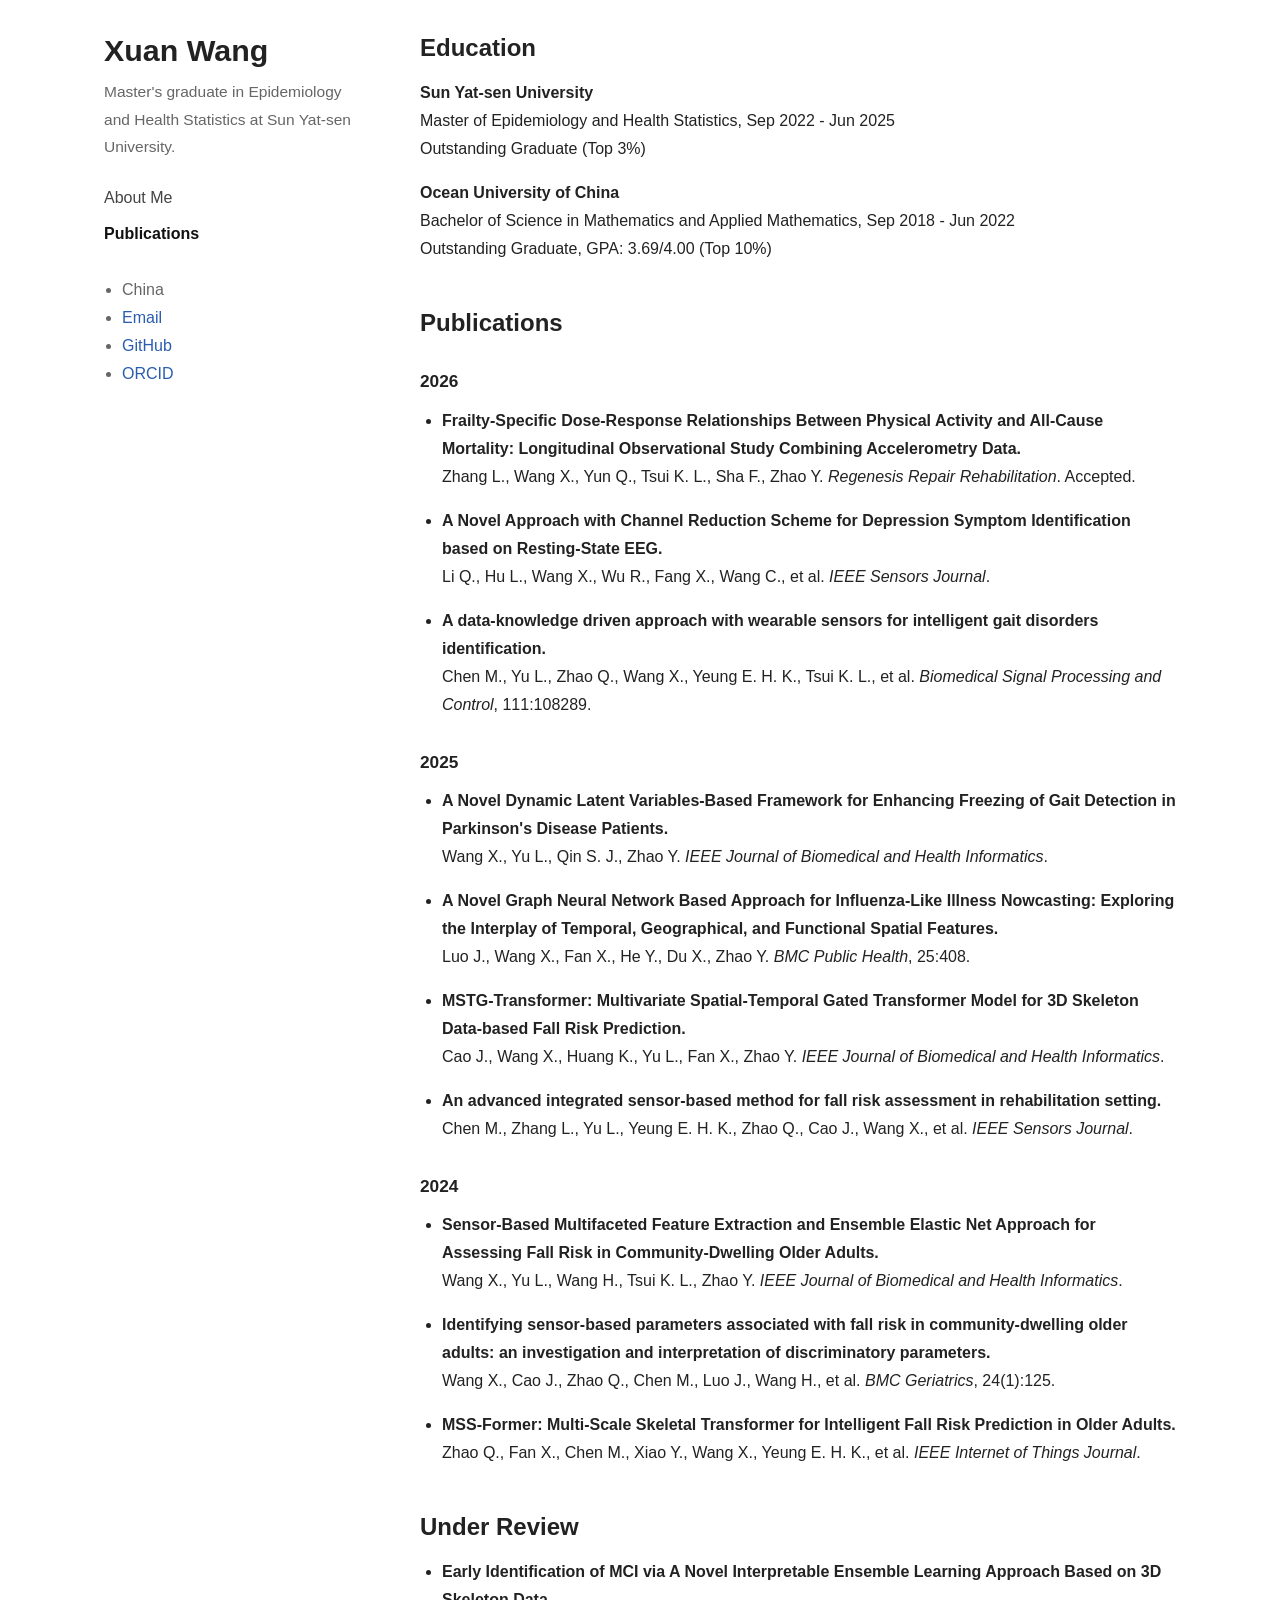
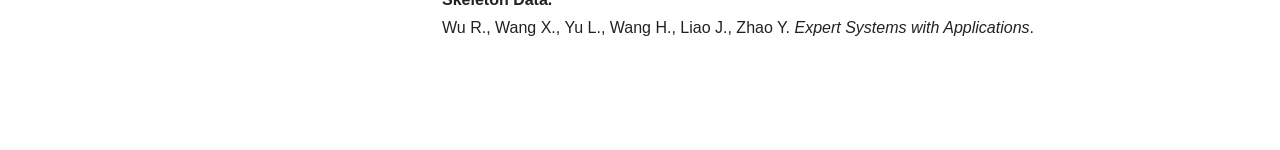
==== commit c4c1483d: "Add ORCID to publications page" ====
--- a/publications.html
+++ b/publications.html
@@ -22,6 +22,7 @@
           <li>China</li>
           <li><a href="mailto:wangxuanwns@163.com">Email</a></li>
           <li><a href="https://github.com/wangxuanwns">GitHub</a></li>
+          <li><a href="https://orcid.org/0009-0008-4894-0380">ORCID</a></li>
         </ul>
       </div>
     </aside>
